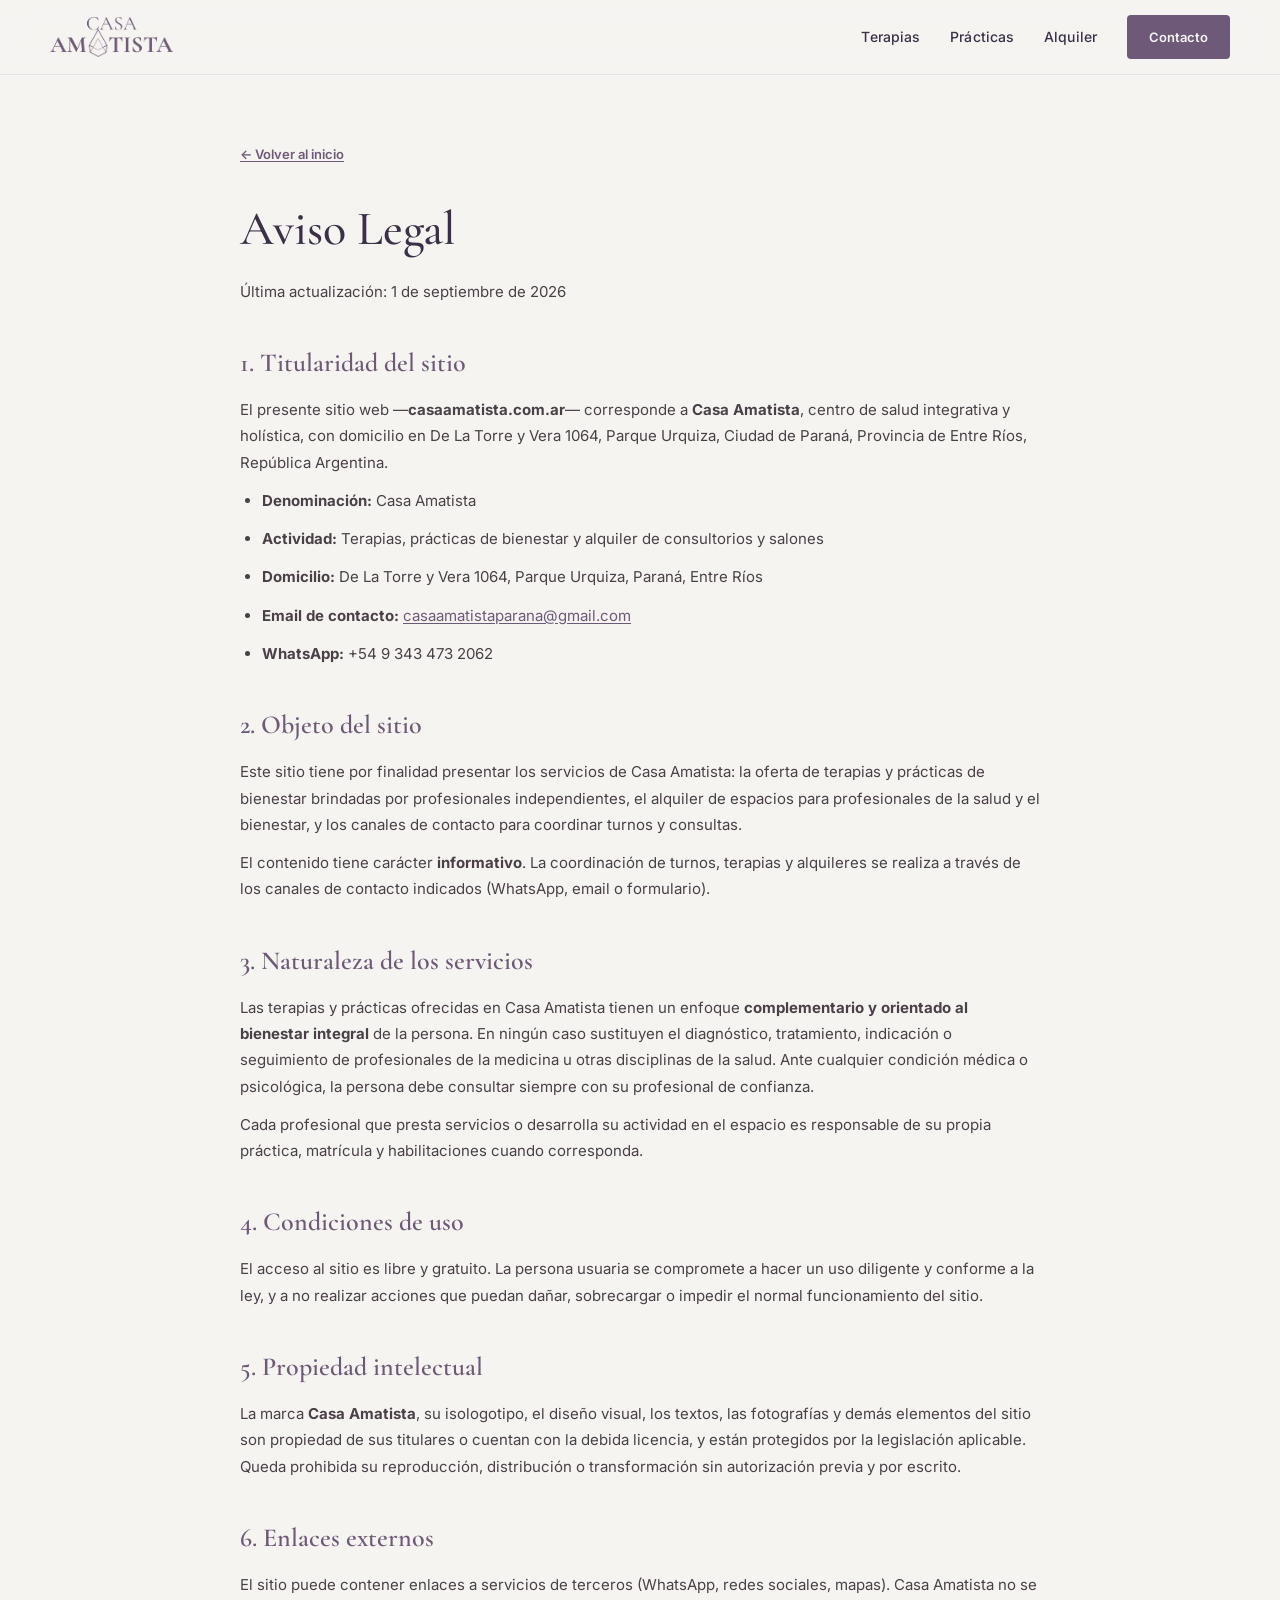
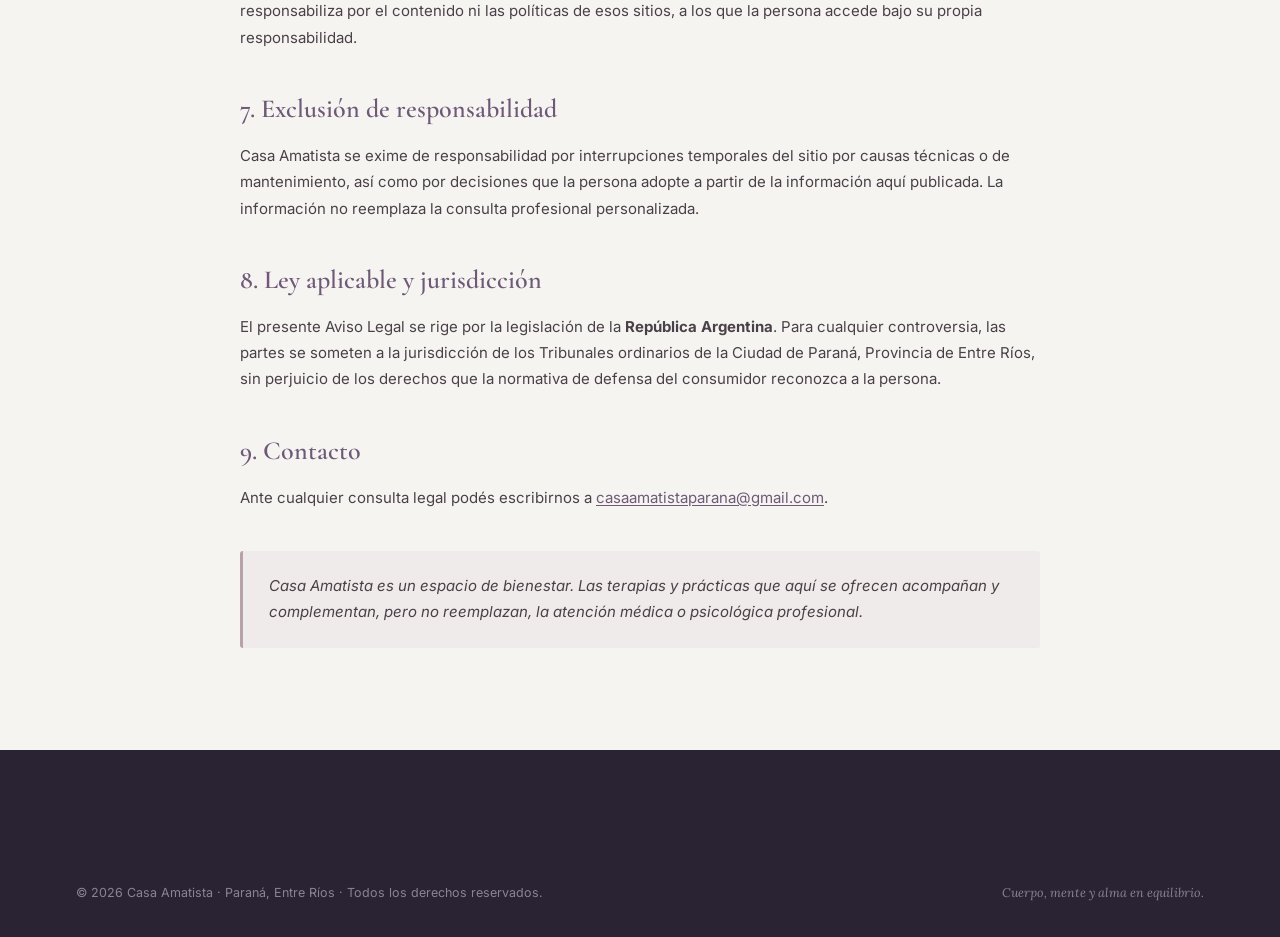
==== paginas/aviso-legal.html @ ed20527e "Sitio completo de Casa Amatista: HTML, CSS, JS, assets y function de contacto" ====
<!DOCTYPE html>
<html lang="es">
<head>
<meta charset="UTF-8">
<meta name="viewport" content="width=device-width, initial-scale=1.0">
<title>Aviso Legal · Casa Amatista</title>
<meta name="description" content="Información legal sobre la titularidad del sitio de Casa Amatista y condiciones de uso.">
<meta name="robots" content="noindex, follow">
<link rel="icon" type="image/png" href="../assets/favicon.png">
<link rel="preconnect" href="https://fonts.googleapis.com">
<link rel="preconnect" href="https://fonts.gstatic.com" crossorigin>
<link href="https://fonts.googleapis.com/css2?family=Cormorant+Garamond:ital,wght@0,500;0,600;1,500&family=Lora:ital@0;1&family=Inter:wght@400;500;600;700&display=swap" rel="stylesheet">
<link rel="stylesheet" href="../styles.css">
</head>
<body>

<header class="navbar" id="navbar">
  <div class="container nav-inner">
    <a href="../index.html" class="nav-logo" aria-label="Casa Amatista · Inicio"><img src="../assets/logo-violeta.png" alt="Casa Amatista"></a>
    <nav class="nav-links" id="navLinks">
      <a href="../index.html#terapias" class="nav-link">Terapias</a>
      <a href="../index.html#practicas" class="nav-link">Prácticas</a>
      <a href="../index.html#alquiler" class="nav-link">Alquiler</a>
      <a href="../index.html#contacto" class="nav-cta">Contacto</a>
    </nav>
    <button class="nav-toggle" id="navToggle" aria-label="Abrir menú"><span></span><span></span><span></span></button>
  </div>
</header>

<main class="legal-page">
  <div class="container">
    <div class="legal-box">
      <a href="../index.html" class="legal-back">← Volver al inicio</a>
      <h1>Aviso Legal</h1>
      <p class="legal-date">Última actualización: 1 de septiembre de 2026</p>

      <h2>1. Titularidad del sitio</h2>
      <p>El presente sitio web —<strong>casaamatista.com.ar</strong>— corresponde a <strong>Casa Amatista</strong>, centro de salud integrativa y holística, con domicilio en De La Torre y Vera 1064, Parque Urquiza, Ciudad de Paraná, Provincia de Entre Ríos, República Argentina.</p>
      <ul>
        <li><strong>Denominación:</strong> Casa Amatista</li>
        <li><strong>Actividad:</strong> Terapias, prácticas de bienestar y alquiler de consultorios y salones</li>
        <li><strong>Domicilio:</strong> De La Torre y Vera 1064, Parque Urquiza, Paraná, Entre Ríos</li>
        <li><strong>Email de contacto:</strong> <a href="mailto:casaamatistaparana@gmail.com">casaamatistaparana@gmail.com</a></li>
        <li><strong>WhatsApp:</strong> +54 9 343 473 2062</li>
      </ul>

      <h2>2. Objeto del sitio</h2>
      <p>Este sitio tiene por finalidad presentar los servicios de Casa Amatista: la oferta de terapias y prácticas de bienestar brindadas por profesionales independientes, el alquiler de espacios para profesionales de la salud y el bienestar, y los canales de contacto para coordinar turnos y consultas.</p>
      <p>El contenido tiene carácter <strong>informativo</strong>. La coordinación de turnos, terapias y alquileres se realiza a través de los canales de contacto indicados (WhatsApp, email o formulario).</p>

      <h2>3. Naturaleza de los servicios</h2>
      <p>Las terapias y prácticas ofrecidas en Casa Amatista tienen un enfoque <strong>complementario y orientado al bienestar integral</strong> de la persona. En ningún caso sustituyen el diagnóstico, tratamiento, indicación o seguimiento de profesionales de la medicina u otras disciplinas de la salud. Ante cualquier condición médica o psicológica, la persona debe consultar siempre con su profesional de confianza.</p>
      <p>Cada profesional que presta servicios o desarrolla su actividad en el espacio es responsable de su propia práctica, matrícula y habilitaciones cuando corresponda.</p>

      <h2>4. Condiciones de uso</h2>
      <p>El acceso al sitio es libre y gratuito. La persona usuaria se compromete a hacer un uso diligente y conforme a la ley, y a no realizar acciones que puedan dañar, sobrecargar o impedir el normal funcionamiento del sitio.</p>

      <h2>5. Propiedad intelectual</h2>
      <p>La marca <strong>Casa Amatista</strong>, su isologotipo, el diseño visual, los textos, las fotografías y demás elementos del sitio son propiedad de sus titulares o cuentan con la debida licencia, y están protegidos por la legislación aplicable. Queda prohibida su reproducción, distribución o transformación sin autorización previa y por escrito.</p>

      <h2>6. Enlaces externos</h2>
      <p>El sitio puede contener enlaces a servicios de terceros (WhatsApp, redes sociales, mapas). Casa Amatista no se responsabiliza por el contenido ni las políticas de esos sitios, a los que la persona accede bajo su propia responsabilidad.</p>

      <h2>7. Exclusión de responsabilidad</h2>
      <p>Casa Amatista se exime de responsabilidad por interrupciones temporales del sitio por causas técnicas o de mantenimiento, así como por decisiones que la persona adopte a partir de la información aquí publicada. La información no reemplaza la consulta profesional personalizada.</p>

      <h2>8. Ley aplicable y jurisdicción</h2>
      <p>El presente Aviso Legal se rige por la legislación de la <strong>República Argentina</strong>. Para cualquier controversia, las partes se someten a la jurisdicción de los Tribunales ordinarios de la Ciudad de Paraná, Provincia de Entre Ríos, sin perjuicio de los derechos que la normativa de defensa del consumidor reconozca a la persona.</p>

      <h2>9. Contacto</h2>
      <p>Ante cualquier consulta legal podés escribirnos a <a href="mailto:casaamatistaparana@gmail.com">casaamatistaparana@gmail.com</a>.</p>

      <p class="legal-note">Casa Amatista es un espacio de bienestar. Las terapias y prácticas que aquí se ofrecen acompañan y complementan, pero no reemplazan, la atención médica o psicológica profesional.</p>
    </div>
  </div>
</main>

<footer class="footer">
  <div class="container">
    <div class="footer-bottom" style="border-top:none; padding-top:0;">
      <p>© 2026 Casa Amatista · Paraná, Entre Ríos · Todos los derechos reservados.</p>
      <p class="footer-meta">Cuerpo, mente y alma en equilibrio.</p>
    </div>
  </div>
</footer>

<script src="../script.js"></script>
</body>
</html>
---- styles.css ----
/* ===========================================================
   CASA AMATISTA · HOJA DE ESTILOS
   Centro de Salud Integrativa y Holística · Paraná, ER
   Identidad basada en el Manual de Marca (B&D Creativa)
   =========================================================== */

:root {
  /* ---- Paleta oficial de marca ---- */
  --violeta:      #6E5A78;  /* Violeta Amatista Profundo */
  --violeta-mid:  #574863;  /* transición */
  --violeta-deep: #3B3047;  /* geoda */
  --violeta-night:#2A2333;  /* fondo oscuro base */
  --lavanda:      #C7BFD1;  /* Lavanda Gris */
  --lavanda-soft: #DED8E4;
  --crema:        #F6F4F1;  /* Blanco Roto */
  --crema-warm:   #FBFAF7;
  --piedra:       #E6DFD6;  /* Beige Piedra */
  --piedra-deep:  #DBD2C6;
  --nude:         #B7A2AC;  /* Nude Rosé (corregido del swatch) */
  --nude-osc:     #ADA2A4;  /* Nude oscuro */
  --negro:        #2E2E2E;  /* Negro Suave */

  --texto:        #4A4048;  /* cuerpo, malva-grisáceo cálido */
  --texto-soft:   #7C727C;
  --linea:        #E3DCE6;

  /* ---- Tipografía ---- */
  --serif:     'Cormorant Garamond', Georgia, 'Times New Roman', serif;
  --serif-alt: 'Lora', Georgia, serif;
  --sans:      'Inter', system-ui, -apple-system, 'Segoe UI', sans-serif;

  /* ---- Métrica ---- */
  --container: 1180px;
  --section-y: 108px;
  --radius: 4px;

  --shadow-soft:  0 10px 40px rgba(110, 90, 120, 0.10);
  --shadow-lift:  0 20px 60px rgba(110, 90, 120, 0.18);
  --shadow-photo: 0 24px 60px rgba(42, 35, 51, 0.22);
}

/* ========== RESET ========== */
* { margin: 0; padding: 0; box-sizing: border-box; }
html { scroll-behavior: smooth; -webkit-text-size-adjust: 100%; }
body {
  font-family: var(--sans);
  font-size: 16px;
  line-height: 1.7;
  color: var(--texto);
  background: var(--crema);
  -webkit-font-smoothing: antialiased;
  -moz-osx-font-smoothing: grayscale;
  overflow-x: hidden;
}
img { max-width: 100%; height: auto; display: block; }
a { text-decoration: none; color: inherit; }
button { font-family: inherit; cursor: pointer; border: none; background: none; }
ul { list-style: none; }
::selection { background: var(--lavanda); color: var(--violeta-deep); }

/* ========== UTILIDADES ========== */
.container { width: 100%; max-width: var(--container); margin: 0 auto; padding: 0 26px; }
.section { padding: var(--section-y) 0; }
.section-tint { background: var(--piedra); }
.section-dark { background: var(--violeta-night); color: var(--crema); }
.center { text-align: center; }

/* ========== CABECERAS DE SECCIÓN ========== */
.head { max-width: 680px; margin: 0 0 60px; }
.head.center { margin-left: auto; margin-right: auto; text-align: center; }
.eyebrow {
  display: inline-block;
  font-family: var(--serif);
  font-style: italic;
  font-size: 22px;
  font-weight: 500;
  color: var(--nude);
  margin-bottom: 10px;
  letter-spacing: 0.01em;
}
.section-dark .eyebrow { color: var(--lavanda); }
.title {
  font-family: var(--serif);
  font-weight: 500;
  font-size: clamp(32px, 5vw, 54px);
  line-height: 1.08;
  letter-spacing: 0.005em;
  color: var(--violeta-deep);
}
.section-dark .title { color: var(--crema); }
.lead {
  margin-top: 22px;
  font-size: 17.5px;
  line-height: 1.75;
  color: var(--texto-soft);
  max-width: 60ch;
}
.center .lead { margin-left: auto; margin-right: auto; }
.section-dark .lead { color: var(--lavanda); }

/* separador de rombo amatista */
.divider-rombo {
  display: flex; align-items: center; justify-content: center; gap: 14px;
  margin: 0 auto;
}
.divider-rombo::before, .divider-rombo::after {
  content: ''; height: 1px; width: 46px; background: var(--lavanda);
}
.divider-rombo span {
  width: 9px; height: 9px; transform: rotate(45deg);
  border: 1px solid var(--nude);
}

/* ========== BOTONES ========== */
.btn {
  display: inline-flex; align-items: center; justify-content: center; gap: 9px;
  padding: 15px 34px;
  font-family: var(--sans);
  font-size: 13.5px; font-weight: 600; letter-spacing: 0.3px;
  border-radius: var(--radius);
  border: 1px solid transparent;
  transition: transform .25s ease, background .25s ease, color .25s ease, box-shadow .25s ease, border-color .25s ease;
  white-space: nowrap;
}
.btn-primary { background: var(--violeta); color: var(--crema); border-color: var(--violeta); }
.btn-primary:hover { background: var(--violeta-deep); border-color: var(--violeta-deep); transform: translateY(-2px); box-shadow: var(--shadow-lift); }
.btn-outline { background: transparent; color: var(--violeta); border-color: var(--nude); }
.btn-outline:hover { background: var(--violeta); color: var(--crema); border-color: var(--violeta); transform: translateY(-2px); }
.btn-ghost { background: transparent; color: var(--crema); border-color: rgba(246,244,241,.55); }
.btn-ghost:hover { background: var(--crema); color: var(--violeta-deep); border-color: var(--crema); }
.btn-wa { background: #4f9d69; color: #fff; border-color: #4f9d69; }
.btn-wa:hover { background: #418355; border-color: #418355; transform: translateY(-2px); box-shadow: 0 14px 34px rgba(79,157,105,.28); }
.btn-block { width: 100%; }
.btn-sm { padding: 11px 22px; font-size: 12.5px; }
.btn svg { width: 18px; height: 18px; }

/* ========== NAVBAR ========== */
.navbar {
  position: fixed; inset: 0 0 auto 0; z-index: 1000;
  background: rgba(246, 244, 241, 0.72);
  backdrop-filter: blur(14px); -webkit-backdrop-filter: blur(14px);
  border-bottom: 1px solid rgba(199, 191, 209, 0.35);
  transition: background .3s ease, box-shadow .3s ease, padding .3s ease;
}
.navbar.scrolled { background: rgba(246,244,241,.94); box-shadow: 0 6px 30px rgba(110,90,120,.10); }
.nav-inner { display: flex; align-items: center; justify-content: space-between; padding: 15px 0; }
.nav-logo img { height: 40px; width: auto; }
.nav-links { display: flex; align-items: center; gap: 30px; }
.nav-link {
  font-size: 14px; font-weight: 500; color: var(--violeta-deep);
  position: relative; letter-spacing: 0.1px; padding: 4px 0;
}
.nav-link::after {
  content: ''; position: absolute; left: 0; bottom: -3px; height: 1.5px; width: 0;
  background: var(--violeta); transition: width .28s ease;
}
.nav-link:hover { color: var(--violeta); }
.nav-link:hover::after { width: 100%; }
.nav-cta {
  font-size: 13px; font-weight: 600; color: var(--crema);
  background: var(--violeta); padding: 11px 22px; border-radius: var(--radius);
  display: inline-flex; align-items: center; gap: 8px;
  transition: background .25s ease, transform .25s ease;
}
.nav-cta:hover { background: var(--violeta-deep); transform: translateY(-1px); }
.nav-cta svg { width: 16px; height: 16px; }
.nav-toggle { display: none; width: 30px; height: 22px; position: relative; }
.nav-toggle span { position: absolute; left: 0; height: 2px; width: 100%; background: var(--violeta-deep); border-radius: 2px; transition: transform .3s ease, opacity .3s ease, top .3s ease; }
.nav-toggle span:nth-child(1){ top: 0; }
.nav-toggle span:nth-child(2){ top: 10px; }
.nav-toggle span:nth-child(3){ top: 20px; }
.nav-toggle.active span:nth-child(1){ top: 10px; transform: rotate(45deg); }
.nav-toggle.active span:nth-child(2){ opacity: 0; }
.nav-toggle.active span:nth-child(3){ top: 10px; transform: rotate(-45deg); }

/* ========== HERO ========== */
.hero {
  position: relative; min-height: 100svh;
  display: flex; align-items: center; justify-content: center;
  text-align: center; overflow: hidden;
  padding: 130px 0 80px;
}
.hero-bg { position: absolute; inset: 0; z-index: 0; }
.hero-bg img { width: 100%; height: 100%; object-fit: cover; object-position: center 40%; }
.hero-overlay {
  position: absolute; inset: 0; z-index: 1;
  background:
    linear-gradient(180deg, rgba(42,35,51,.62) 0%, rgba(59,48,71,.42) 45%, rgba(42,35,51,.78) 100%),
    radial-gradient(120% 90% at 50% 30%, rgba(110,90,120,.10) 0%, rgba(42,35,51,.55) 100%);
}
#petals {
  position: absolute; inset: 0; z-index: 2; pointer-events: none;
  -webkit-mask-image: linear-gradient(to top, transparent 0%, black 14%, black 86%, transparent 100%);
  mask-image: linear-gradient(to top, transparent 0%, black 14%, black 86%, transparent 100%);
}
.hero-inner { position: relative; z-index: 3; max-width: 860px; padding: 0 24px; color: var(--crema); }
.hero-iso { width: 62px; margin: 0 auto 26px; opacity: .95; }
.hero-iso img { width: 100%; }
.hero h1 {
  font-family: var(--serif); font-weight: 500;
  font-size: clamp(52px, 11vw, 108px); line-height: .98;
  letter-spacing: 0.01em; color: var(--crema);
  text-shadow: 0 2px 40px rgba(42,35,51,.4);
}
.hero-logo {
  width: min(560px, 80vw); height: auto; margin: 0 auto;
  filter: drop-shadow(0 2px 40px rgba(42,35,51,.4));
}
.hero-tagline {
  display: flex; align-items: center; justify-content: center; gap: 16px;
  margin: 22px 0 6px; text-transform: uppercase;
  font-size: clamp(12px, 2vw, 15px); letter-spacing: 0.42em; font-weight: 500;
  color: var(--lavanda-soft); padding-left: 0.42em;
}
.hero-tagline .dot { width: 5px; height: 5px; transform: rotate(45deg); background: var(--nude); }
.hero-sub {
  margin: 26px auto 0; max-width: 46ch;
  font-family: var(--serif-alt); font-size: clamp(16px, 2.3vw, 19px);
  line-height: 1.7; color: rgba(246,244,241,.92); font-weight: 400;
}
.hero-ctas { margin-top: 40px; display: flex; gap: 15px; justify-content: center; flex-wrap: wrap; }
.hero-scroll {
  position: absolute; left: 50%; bottom: 26px; transform: translateX(-50%);
  z-index: 3; color: rgba(246,244,241,.7); font-size: 11px; letter-spacing: .25em;
  text-transform: uppercase; display: flex; flex-direction: column; align-items: center; gap: 8px;
}
.hero-scroll .arrow { width: 1px; height: 34px; background: linear-gradient(var(--lavanda), transparent); animation: scrollpulse 2.4s ease-in-out infinite; }
@keyframes scrollpulse { 0%,100%{ opacity:.3; transform: scaleY(.7);} 50%{ opacity:1; transform: scaleY(1);} }

/* ========== FILOSOFÍA / EJES ========== */
.filosofia { position: relative; }
.filosofia .lead-serif {
  font-family: var(--serif-alt); font-size: clamp(19px, 2.6vw, 24px);
  line-height: 1.75; color: var(--violeta); max-width: 40ch; margin: 0 auto 8px; font-weight: 400;
}
.ejes {
  display: grid; grid-template-columns: repeat(3, 1fr); gap: 34px;
  margin-top: 64px;
}
.eje {
  text-align: center; padding: 40px 28px; background: var(--crema-warm);
  border: none; border-radius: 18px; box-shadow: 0 8px 22px rgba(42,35,51,.07);
  font-family: inherit; cursor: pointer; width: 100%;
  transition: transform .3s ease, box-shadow .3s ease;
}
.eje:hover, .eje:focus-visible {
  transform: scale(1.045); box-shadow: 0 18px 40px rgba(42,35,51,.16); z-index: 2;
}
.eje:focus-visible { outline: 2px solid var(--violeta); outline-offset: 3px; }
.eje-mark {
  width: 58px; height: 58px; margin: 0 auto 18px;
  display: flex; align-items: center; justify-content: center;
  border: 1px solid var(--lavanda); border-radius: 50%; color: var(--violeta);
}
.eje-mark svg { width: 28px; height: 28px; }
.eje-badge {
  display: block; font-family: var(--sans); font-size: 11px; font-weight: 700;
  letter-spacing: .1em; text-transform: uppercase; color: var(--nude); margin-bottom: 8px;
}
.eje h3 { font-family: var(--serif); font-size: 30px; font-weight: 600; color: var(--violeta-deep); margin-bottom: 10px; }
.eje p { font-size: 15.5px; line-height: 1.7; color: var(--texto-soft); max-width: 32ch; margin: 0 auto; }
.eje-line { width: 30px; height: 1px; background: var(--nude); margin: 16px auto 0; }

/* ========== TERAPIAS ========== */
.terapias-grid {
  display: grid; grid-template-columns: repeat(3, 1fr); gap: 22px;
}
.terapia {
  position: relative; background: var(--crema-warm); padding: 32px 30px;
  border: none; border-radius: 16px; box-shadow: 0 8px 22px rgba(42,35,51,.07);
  transition: transform .3s ease, box-shadow .3s ease;
  display: flex; flex-direction: column; gap: 8px; text-align: left;
  font-family: inherit; cursor: pointer; width: 100%;
}
.terapia:nth-child(even) { background: var(--piedra); }
.terapia:hover, .terapia:focus-visible {
  transform: scale(1.045); z-index: 2;
  box-shadow: 0 18px 40px rgba(42,35,51,.16);
}
.terapia:focus-visible { outline: 2px solid var(--violeta); outline-offset: 3px; }
.terapia-icon {
  width: 48px; height: 48px; margin-bottom: 6px;
  display: flex; align-items: center; justify-content: center;
  border: 1px solid var(--lavanda); border-radius: 50%; color: var(--violeta);
  background: rgba(199,191,209,.14);
}
.terapia-icon svg { width: 23px; height: 23px; }
.terapia-top { display: flex; align-items: baseline; justify-content: space-between; gap: 12px; }
.terapia h3 { font-family: var(--serif); font-size: 25px; font-weight: 600; color: var(--violeta-deep); line-height: 1.15; }
.terapia .modo { font-size: 10.5px; letter-spacing: .12em; text-transform: uppercase; color: var(--nude); font-weight: 600; white-space: nowrap; }
.terapia p { font-size: 14.5px; line-height: 1.65; color: var(--texto-soft); }
.terapias-note { margin-top: 30px; text-align: center; font-size: 14.5px; color: var(--texto-soft); }
.terapias-note strong { color: var(--violeta); font-weight: 600; }

/* ========== PRÁCTICAS ========== */
.practicas-grid { display: grid; grid-template-columns: repeat(2, 1fr); gap: 26px; }
.practica {
  position: relative; border-radius: var(--radius); overflow: hidden;
  min-height: 340px; display: flex; align-items: flex-end;
  box-shadow: var(--shadow-soft);
}
.practica img { position: absolute; inset: 0; width: 100%; height: 100%; object-fit: cover; transition: transform .8s ease; }
.practica::after { content: ''; position: absolute; inset: 0; background: linear-gradient(180deg, rgba(42,35,51,0) 30%, rgba(42,35,51,.85) 100%); }
.practica:hover img { transform: scale(1.05); }
.practica-body { position: relative; z-index: 2; padding: 30px 32px; color: var(--crema); }
.practica-body h3 { font-family: var(--serif); font-size: 32px; font-weight: 600; margin-bottom: 6px; }
.practica-body p { font-size: 14.5px; line-height: 1.6; color: rgba(246,244,241,.9); max-width: 40ch; }
.practica-tag {
  position: absolute; top: 20px; left: 20px; z-index: 2;
  background: rgba(246,244,241,.9); color: var(--violeta-deep);
  font-size: 11px; font-weight: 600; letter-spacing: .08em; text-transform: uppercase;
  padding: 6px 13px; border-radius: 40px;
}

/* ========== EL ESPACIO (galería, dark) ========== */
.espacio-intro { display: grid; grid-template-columns: 1.1fr 1fr; gap: 60px; align-items: center; margin-bottom: 60px; }
.espacio-intro .lead { color: var(--lavanda); }
.espacio-feature { position: relative; border-radius: var(--radius); overflow: hidden; box-shadow: var(--shadow-photo); }
.espacio-feature img { width: 100%; aspect-ratio: 4/5; object-fit: cover; }
.espacio-feature figcaption {
  position: absolute; left: 0; bottom: 0; right: 0; padding: 22px 24px;
  background: linear-gradient(transparent, rgba(42,35,51,.9));
  color: var(--crema); font-family: var(--serif-alt); font-style: italic; font-size: 16px;
}
.gallery { display: grid; grid-template-columns: repeat(4, 1fr); grid-auto-rows: 180px; gap: 14px; }
.gallery figure { position: relative; overflow: hidden; border-radius: var(--radius); }
.gallery img { width: 100%; height: 100%; object-fit: cover; transition: transform .8s ease; }
.gallery figure:hover img { transform: scale(1.06); }
.gallery .tall { grid-row: span 2; }
.gallery .wide { grid-column: span 2; }
.gallery figcaption {
  position: absolute; left: 0; bottom: 0; right: 0; padding: 30px 16px 12px;
  background: linear-gradient(transparent, rgba(42,35,51,.82));
  color: var(--crema); font-size: 12.5px; letter-spacing: .04em;
  opacity: 0; transform: translateY(8px); transition: opacity .35s ease, transform .35s ease;
}
.gallery figure:hover figcaption { opacity: 1; transform: translateY(0); }

/* ========== ALQUILER ========== */
.alquiler-grid { display: grid; grid-template-columns: repeat(2, 1fr); gap: 28px; }
.oferta {
  background: var(--crema-warm); border: 1px solid var(--linea); border-radius: var(--radius);
  overflow: hidden; display: flex; flex-direction: column; box-shadow: var(--shadow-soft);
}
.oferta-photo { position: relative; height: 230px; }
.oferta-photo img { width: 100%; height: 100%; object-fit: cover; }
.oferta-photo span {
  position: absolute; top: 16px; left: 16px;
  background: var(--violeta); color: var(--crema);
  font-size: 11px; font-weight: 600; letter-spacing: .07em; text-transform: uppercase;
  padding: 6px 14px; border-radius: 40px;
}
.oferta-body { padding: 30px 32px 34px; display: flex; flex-direction: column; flex: 1; }
.oferta-body h3 { font-family: var(--serif); font-size: 29px; font-weight: 600; color: var(--violeta-deep); margin-bottom: 6px; }
.oferta-body > p { font-size: 15px; color: var(--texto-soft); line-height: 1.65; margin-bottom: 18px; }
.oferta-list { display: flex; flex-direction: column; gap: 10px; margin-bottom: 24px; }
.oferta-list li { position: relative; padding-left: 26px; font-size: 14.5px; color: var(--texto); line-height: 1.5; }
.oferta-list li::before {
  content: ''; position: absolute; left: 4px; top: 7px; width: 8px; height: 8px;
  transform: rotate(45deg); border: 1px solid var(--nude);
}
.oferta-foot { margin-top: auto; display: flex; align-items: center; justify-content: space-between; gap: 14px; flex-wrap: wrap; }
.oferta-modo { font-size: 13.5px; color: var(--texto-soft); }
.oferta-modo strong { color: var(--violeta); font-weight: 600; }

/* ========== CONTACTO ========== */
.contacto-grid { display: grid; grid-template-columns: 1fr 1fr; gap: 54px; align-items: stretch; }
.contacto-info { display: flex; flex-direction: column; }
.contacto-list { margin: 8px 0 30px; display: flex; flex-direction: column; gap: 22px; }
.ci-item { display: flex; gap: 16px; align-items: flex-start; }
.ci-icon {
  flex-shrink: 0; width: 44px; height: 44px; border-radius: 50%;
  background: var(--piedra); color: var(--violeta);
  display: flex; align-items: center; justify-content: center;
}
.ci-icon svg { width: 20px; height: 20px; }
.ci-item h4 { font-size: 12px; letter-spacing: .1em; text-transform: uppercase; color: var(--nude); font-weight: 600; margin-bottom: 3px; }
.ci-item p, .ci-item a { font-size: 16px; color: var(--texto); line-height: 1.5; }
.ci-item a:hover { color: var(--violeta); }
.contacto-social { display: flex; gap: 12px; margin-top: auto; }
.contacto-social a {
  width: 42px; height: 42px; border-radius: 50%; border: 1px solid var(--lavanda);
  display: flex; align-items: center; justify-content: center; color: var(--violeta);
  transition: background .25s ease, color .25s ease, transform .25s ease, border-color .25s ease;
}
.contacto-social a:hover { background: var(--violeta); color: var(--crema); border-color: var(--violeta); transform: translateY(-2px); }
.contacto-social svg { width: 19px; height: 19px; }
.contacto-map { border-radius: var(--radius); overflow: hidden; box-shadow: var(--shadow-soft); min-height: 380px; border: 1px solid var(--linea); }
.contacto-map iframe { width: 100%; height: 100%; min-height: 380px; border: 0; display: block; filter: grayscale(.2) saturate(.9); }

/* ========== FAQ ========== */
.faq-list { max-width: 820px; margin: 0 auto; }
.faq-item { border-bottom: 1px solid var(--linea); }
.faq-item summary {
  list-style: none; cursor: pointer; padding: 26px 44px 26px 4px; position: relative;
  font-family: var(--serif); font-size: 22px; font-weight: 600; color: var(--violeta-deep);
  transition: color .2s ease;
}
.faq-item summary::-webkit-details-marker { display: none; }
.faq-item summary:hover { color: var(--violeta); }
.faq-item summary::after {
  content: '+'; position: absolute; right: 8px; top: 50%; transform: translateY(-50%);
  font-family: var(--sans); font-size: 26px; font-weight: 300; color: var(--nude); transition: transform .3s ease;
}
.faq-item[open] summary::after { content: '\2013'; }
.faq-item p { padding: 0 44px 26px 4px; font-size: 15.5px; line-height: 1.75; color: var(--texto-soft); }
.faq-item p a { color: var(--violeta); text-decoration: underline; text-underline-offset: 2px; }

/* ========== CTA FINAL ========== */
.cta-final { position: relative; text-align: center; overflow: hidden; }
.cta-final .container { position: relative; z-index: 2; }
.cta-iso { width: 56px; margin: 0 auto 26px; opacity: .9; }
.cta-final h2 { font-family: var(--serif); font-size: clamp(34px, 5.5vw, 56px); font-weight: 500; color: var(--crema); line-height: 1.08; }
.cta-final p { margin: 20px auto 34px; max-width: 48ch; font-family: var(--serif-alt); font-size: 18px; line-height: 1.7; color: var(--lavanda); }
.cta-final .hero-ctas { margin-top: 0; }

/* ========== FOOTER ========== */
.footer { background: var(--violeta-night); color: var(--lavanda); padding: 78px 0 34px; }
.footer-grid { display: grid; grid-template-columns: 2fr 1fr 1fr 1fr; gap: 44px; }
.footer-brand .footer-logo { height: 66px; width: auto; margin-bottom: 20px; }
.footer-tagline { text-transform: uppercase; letter-spacing: .35em; font-size: 11px; color: var(--nude); margin-bottom: 16px; }
.footer-mission { font-size: 14.5px; line-height: 1.7; color: rgba(199,191,209,.8); max-width: 34ch; }
.footer-col h4 { font-family: var(--serif); font-size: 20px; font-weight: 600; color: var(--crema); margin-bottom: 18px; }
.footer-col ul { display: flex; flex-direction: column; gap: 11px; }
.footer-col a { font-size: 14px; color: rgba(199,191,209,.78); transition: color .2s ease, padding-left .2s ease; }
.footer-col a:hover { color: var(--crema); padding-left: 4px; }
.footer-social { display: flex; gap: 11px; margin-top: 22px; }
.footer-social a {
  width: 38px; height: 38px; border-radius: 50%; border: 1px solid rgba(199,191,209,.3);
  display: flex; align-items: center; justify-content: center; color: var(--lavanda);
  transition: background .25s ease, color .25s ease, border-color .25s ease, transform .25s ease;
}
.footer-social a:hover { background: var(--violeta); color: var(--crema); border-color: var(--violeta); transform: translateY(-2px); }
.footer-social svg { width: 17px; height: 17px; }
.footer-bottom {
  margin-top: 54px; padding-top: 26px; border-top: 1px solid rgba(199,191,209,.16);
  display: flex; justify-content: space-between; align-items: center; gap: 16px; flex-wrap: wrap;
}
.footer-bottom p { font-size: 12.5px; color: rgba(199,191,209,.62); }
.footer-meta { font-family: var(--serif-alt); font-style: italic; }

/* ========== MODAL ========== */
.modal { position: fixed; inset: 0; z-index: 2000; display: flex; align-items: center; justify-content: center; padding: 24px; }
.modal[hidden] { display: none; }
.modal-backdrop { position: absolute; inset: 0; background: rgba(42,35,51,.6); backdrop-filter: blur(4px); animation: fade .3s ease; }
.modal-card {
  position: relative; z-index: 2; width: 100%; max-width: 480px;
  background: var(--crema-warm); border-radius: 8px; padding: 40px 38px;
  box-shadow: var(--shadow-lift); max-height: 92vh; overflow-y: auto;
  animation: pop .35s cubic-bezier(.2,.9,.3,1.2);
}
@keyframes fade { from{opacity:0} to{opacity:1} }
@keyframes pop { from{opacity:0; transform: translateY(16px) scale(.98)} to{opacity:1; transform: none} }
.modal-close { position: absolute; top: 16px; right: 18px; font-size: 26px; line-height: 1; color: var(--nude); width: 34px; height: 34px; border-radius: 50%; transition: background .2s, color .2s; }
.modal-close:hover { background: var(--piedra); color: var(--violeta-deep); }
.modal-head { text-align: center; margin-bottom: 26px; }
.modal-badge { display: inline-block; font-family: var(--serif); font-style: italic; font-size: 19px; color: var(--nude); margin-bottom: 6px; }
.modal-head h3 { font-family: var(--serif); font-size: 30px; font-weight: 600; color: var(--violeta-deep); margin-bottom: 8px; }
.modal-head p { font-size: 14.5px; color: var(--texto-soft); line-height: 1.6; }
.form-field { margin-bottom: 16px; }
.form-field label { display: block; font-size: 13px; font-weight: 600; color: var(--violeta-deep); margin-bottom: 6px; }
.form-field .req { color: var(--nude); }
.form-field .opt { color: var(--texto-soft); font-weight: 400; }
.form-field input, .form-field select, .form-field textarea {
  width: 100%; padding: 12px 14px; font-family: var(--sans); font-size: 15px; color: var(--texto);
  background: #fff; border: 1px solid var(--linea); border-radius: var(--radius); transition: border-color .2s, box-shadow .2s;
}
.form-field input:focus, .form-field select:focus, .form-field textarea:focus {
  outline: none; border-color: var(--violeta); box-shadow: 0 0 0 3px rgba(110,90,120,.12);
}
.form-field textarea { resize: vertical; min-height: 96px; }
.modal .btn { margin-top: 6px; }
.modal-privacy { margin-top: 14px; font-size: 12px; color: var(--texto-soft); text-align: center; line-height: 1.5; }
.modal-privacy a { color: var(--violeta); text-decoration: underline; }
.modal-alt { margin-top: 18px; padding-top: 18px; border-top: 1px solid var(--linea); text-align: center; font-size: 13px; color: var(--texto-soft); }
.modal-alt a { color: #4f9d69; font-weight: 600; }
.modal-success { text-align: center; padding: 10px 4px; }
.modal-success[hidden] { display: none; }
.modal-success-icon { width: 62px; height: 62px; margin: 0 auto 18px; border-radius: 50%; background: var(--piedra); color: var(--violeta); display: flex; align-items: center; justify-content: center; font-size: 30px; }
.modal-success h3 { font-family: var(--serif); font-size: 28px; font-weight: 600; color: var(--violeta-deep); margin-bottom: 8px; }
.modal-success p { font-size: 14.5px; color: var(--texto-soft); line-height: 1.6; }

/* ---- Modal de terapias ---- */
.modal-card-lg { max-width: 620px; }
.modal-card-lg .modal-head { text-align: left; }
.terapia-modal-body { display: flex; flex-direction: column; gap: 22px; }
.tm-section h4 {
  font-family: var(--sans); font-size: 12px; font-weight: 700; letter-spacing: .08em;
  text-transform: uppercase; color: var(--violeta); margin-bottom: 8px;
}
.tm-section p { font-size: 15px; line-height: 1.7; color: var(--texto); }
.tm-section ul { display: flex; flex-direction: column; gap: 7px; }
.tm-section li {
  position: relative; padding-left: 20px; font-size: 14.5px; line-height: 1.6; color: var(--texto);
}
.tm-section li::before {
  content: ''; position: absolute; left: 0; top: 8px; width: 6px; height: 6px;
  border-radius: 50%; background: var(--violeta);
}
.form-note { margin-top: 16px; padding: 13px 15px; background: rgba(110,90,120,.07); border-left: 3px solid var(--nude); border-radius: 3px; font-size: 12.5px; text-align: left; line-height: 1.55; color: var(--texto); }

/* ========== COOKIE BANNER ========== */
.cookie-banner {
  position: fixed; left: 24px; right: 24px; bottom: 24px; z-index: 1500; max-width: 560px; margin: 0 auto;
  background: var(--violeta-night); color: var(--crema); border-radius: 8px; padding: 20px 24px;
  box-shadow: var(--shadow-lift); display: none; align-items: center; gap: 20px; flex-wrap: wrap;
}
.cookie-banner.show { display: flex; animation: pop .4s ease; }
.cookie-banner p { font-size: 13px; line-height: 1.55; flex: 1; min-width: 220px; color: rgba(246,244,241,.85); }
.cookie-banner a { color: var(--lavanda); text-decoration: underline; }
.cookie-buttons { display: flex; gap: 10px; }

/* ========== BACK TO TOP ========== */
.back-to-top {
  position: fixed; right: 24px; bottom: 24px; z-index: 1200;
  width: 46px; height: 46px; border-radius: 50%; background: var(--violeta); color: var(--crema);
  font-size: 20px; display: flex; align-items: center; justify-content: center;
  opacity: 0; visibility: hidden; transform: translateY(10px);
  transition: opacity .3s ease, transform .3s ease, background .25s ease; box-shadow: var(--shadow-soft);
}
.back-to-top.show { opacity: 1; visibility: visible; transform: none; }
.back-to-top:hover { background: var(--violeta-deep); }

/* ========== PÁGINAS LEGALES ========== */
.legal-page { padding: 140px 0 90px; background: var(--crema); }
.legal-box { max-width: 800px; margin: 0 auto; }
.legal-back { display: inline-block; font-size: 13px; color: var(--nude); margin-bottom: 24px; font-weight: 600; }
.legal-back:hover { color: var(--violeta); }
.legal-box h1 { font-family: var(--serif); font-size: clamp(34px, 5vw, 48px); font-weight: 500; color: var(--violeta-deep); margin-bottom: 8px; }
.legal-date { font-size: 13.5px; color: var(--texto-soft); margin-bottom: 40px; }
.legal-box h2 { font-family: var(--serif); font-size: 26px; font-weight: 600; color: var(--violeta); margin: 36px 0 12px; }
.legal-box h3 { font-size: 17px; font-weight: 600; color: var(--violeta-deep); margin: 24px 0 8px; }
.legal-box p, .legal-box li { font-size: 15px; line-height: 1.75; color: var(--texto); margin-bottom: 12px; }
.legal-box ul, .legal-box ol { margin: 0 0 16px 22px; }
.legal-box ul li { list-style: disc; }
.legal-box ol li { list-style: decimal; }
.legal-box a { color: var(--violeta); text-decoration: underline; text-underline-offset: 2px; }
.legal-note { margin-top: 40px; padding: 22px 26px; background: rgba(110,90,120,.06); border-left: 3px solid var(--nude); border-radius: 3px; font-size: 14px; font-style: italic; color: var(--texto-soft); }

/* ========== ANIMACIÓN DE ENTRADA (una sola, discreta) ========== */
.reveal { opacity: 0; transform: translateY(22px); transition: opacity .7s ease, transform .7s ease; }
.reveal.in { opacity: 1; transform: none; }

/* ========== RESPONSIVE ========== */
@media (max-width: 960px) {
  :root { --section-y: 80px; }
  .nav-toggle { display: block; }
  .nav-links {
    position: fixed; top: 100%; right: 0; left: auto; bottom: auto;
    max-height: 75vh; overflow-y: auto; width: min(320px, 82vw);
    flex-direction: column; align-items: flex-start; justify-content: flex-start; gap: 26px;
    background: var(--crema); padding: 34px 40px 40px; transform-origin: top right;
    transform: scaleY(0); opacity: 0; visibility: hidden; pointer-events: none;
    transition: transform .3s ease, opacity .25s ease, visibility 0s linear .3s;
    box-shadow: 0 22px 50px rgba(42,35,51,.18); border-radius: 0 0 var(--radius) var(--radius);
    z-index: 999;
  }
  .nav-links.open {
    transform: scaleY(1); opacity: 1; visibility: visible; pointer-events: auto;
    transition: transform .3s ease, opacity .25s ease, visibility 0s;
  }
  .nav-link { font-size: 19px; }
  .ejes { grid-template-columns: 1fr; gap: 40px; max-width: 380px; margin-inline: auto; }
  .terapias-grid { grid-template-columns: repeat(2, 1fr); }
  .espacio-intro { grid-template-columns: 1fr; gap: 36px; }
  .gallery { grid-template-columns: repeat(2, 1fr); grid-auto-rows: 150px; }
  .contacto-grid { grid-template-columns: 1fr; gap: 40px; }
}
@media (max-width: 620px) {
  .container { padding: 0 24px; }
  .nav-inner { padding-top: 22px; padding-bottom: 22px; }
  .practicas-grid, .alquiler-grid { grid-template-columns: 1fr; }
  .terapias-grid { grid-template-columns: 1fr; }
  .footer-grid { grid-template-columns: 1fr 1fr; gap: 34px; }
  .footer-brand { grid-column: span 2; }
  .gallery { grid-template-columns: 1fr; grid-auto-rows: 200px; }
  .gallery .wide, .gallery .tall { grid-column: auto; grid-row: auto; }
  .hero-tagline { gap: 10px; letter-spacing: .3em; }
  .footer-bottom { justify-content: center; text-align: center; }
  .modal-card { padding: 32px 24px; }
}

@media (prefers-reduced-motion: reduce) {
  * { animation-duration: .001ms !important; animation-iteration-count: 1 !important; transition-duration: .12s !important; scroll-behavior: auto !important; }
  .reveal { opacity: 1; transform: none; }
}
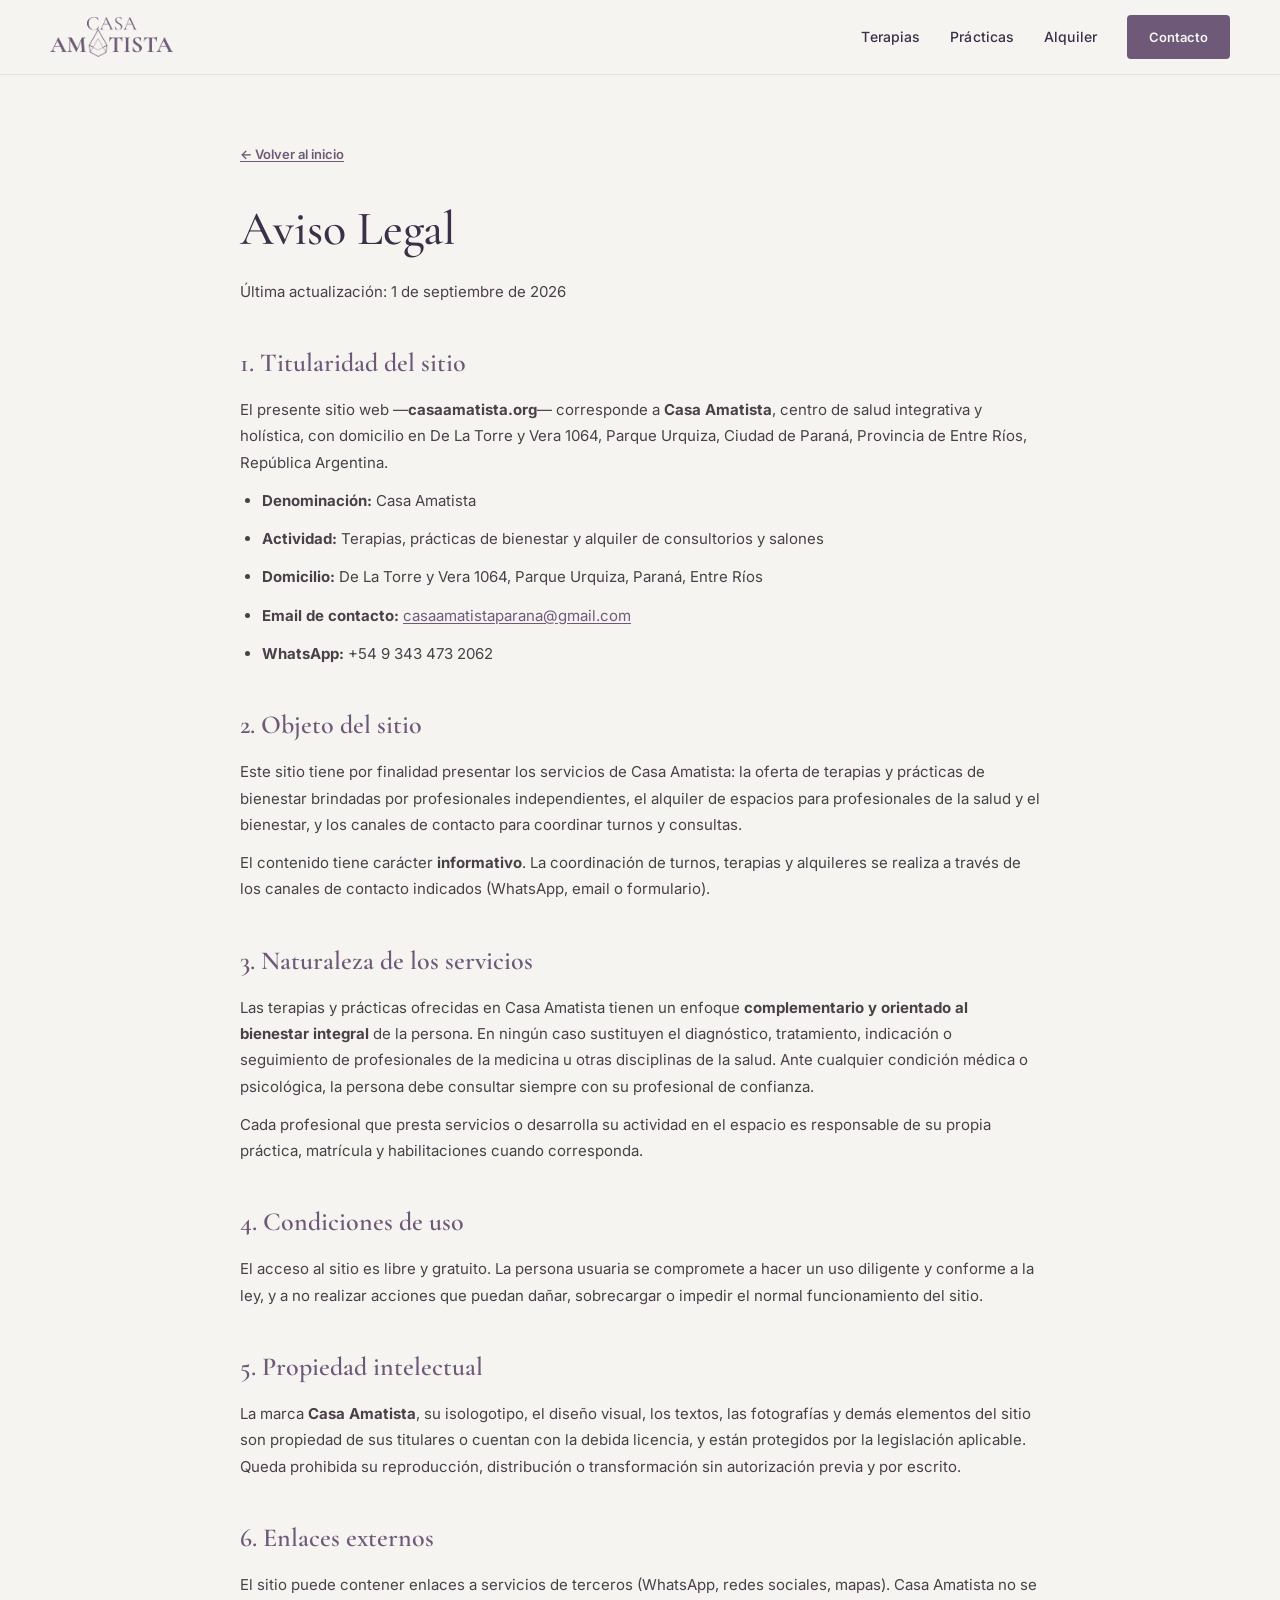
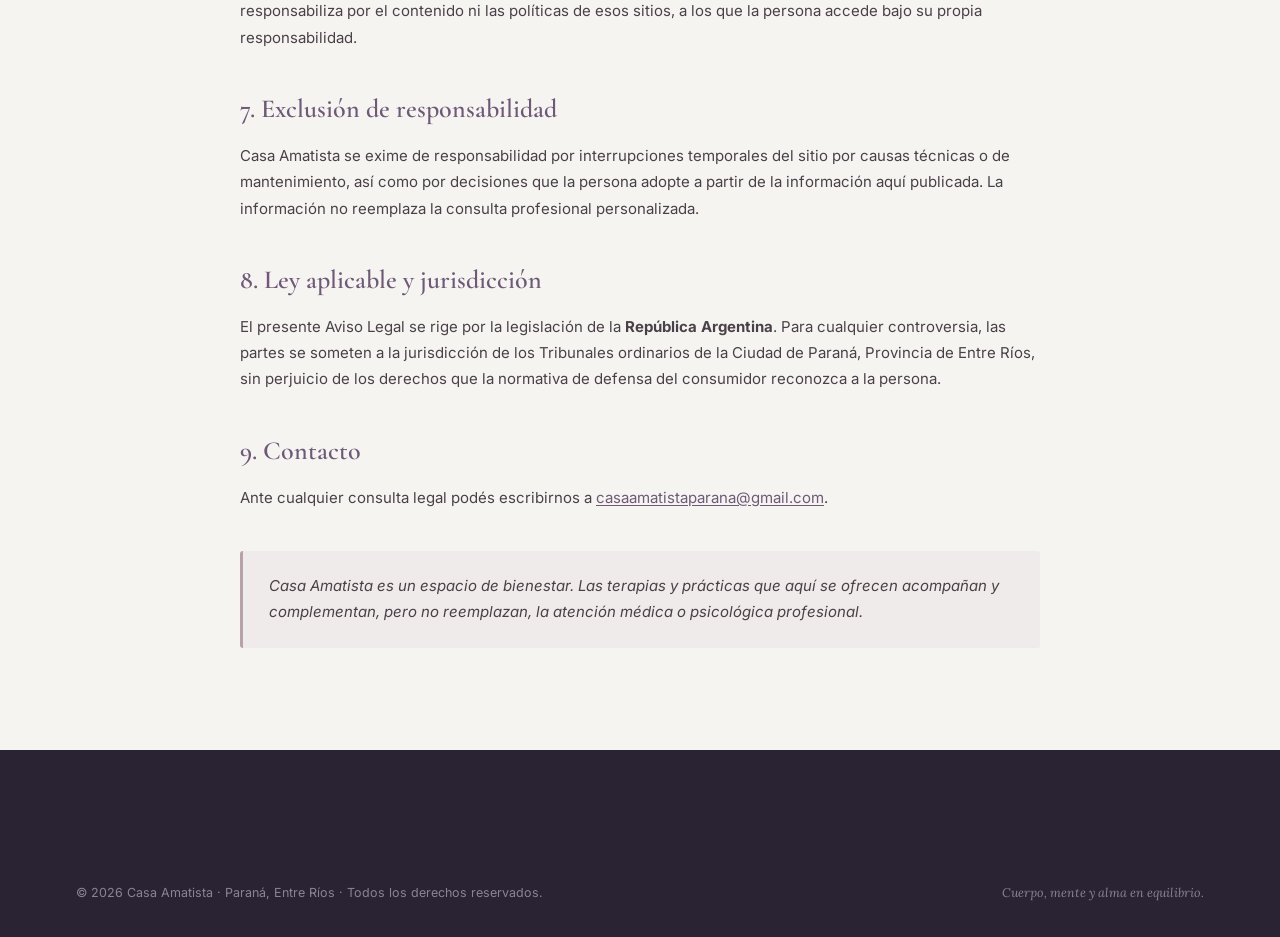
==== commit 2a826835: "Corregir dominio a casaamatista.org en SEO, emails y paginas legales" ====
--- a/paginas/aviso-legal.html
+++ b/paginas/aviso-legal.html
@@ -1,4 +1,4 @@
-<!DOCTYPE html>
+﻿<!DOCTYPE html>
 <html lang="es">
 <head>
 <meta charset="UTF-8">
@@ -35,7 +35,7 @@
       <p class="legal-date">Última actualización: 1 de septiembre de 2026</p>
 
       <h2>1. Titularidad del sitio</h2>
-      <p>El presente sitio web —<strong>casaamatista.com.ar</strong>— corresponde a <strong>Casa Amatista</strong>, centro de salud integrativa y holística, con domicilio en De La Torre y Vera 1064, Parque Urquiza, Ciudad de Paraná, Provincia de Entre Ríos, República Argentina.</p>
+      <p>El presente sitio web —<strong>casaamatista.org</strong>— corresponde a <strong>Casa Amatista</strong>, centro de salud integrativa y holística, con domicilio en De La Torre y Vera 1064, Parque Urquiza, Ciudad de Paraná, Provincia de Entre Ríos, República Argentina.</p>
       <ul>
         <li><strong>Denominación:</strong> Casa Amatista</li>
         <li><strong>Actividad:</strong> Terapias, prácticas de bienestar y alquiler de consultorios y salones</li>
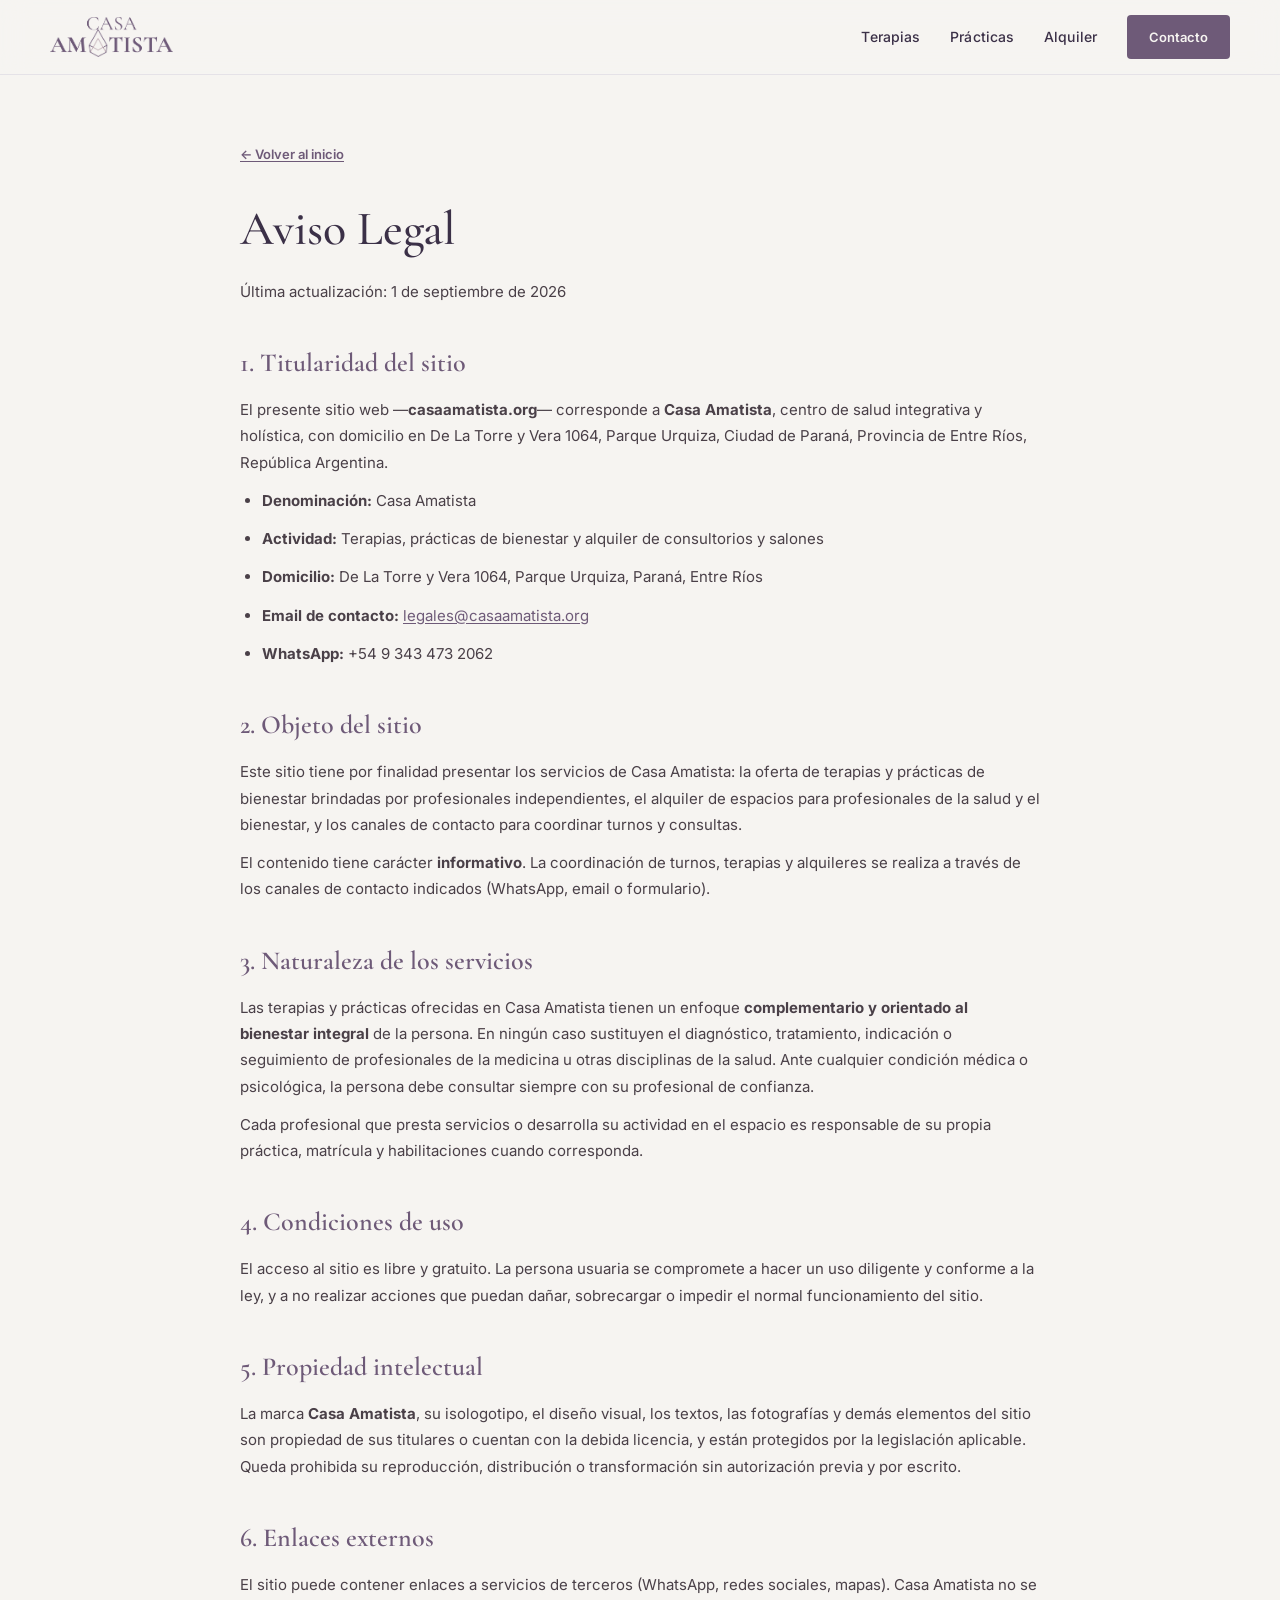
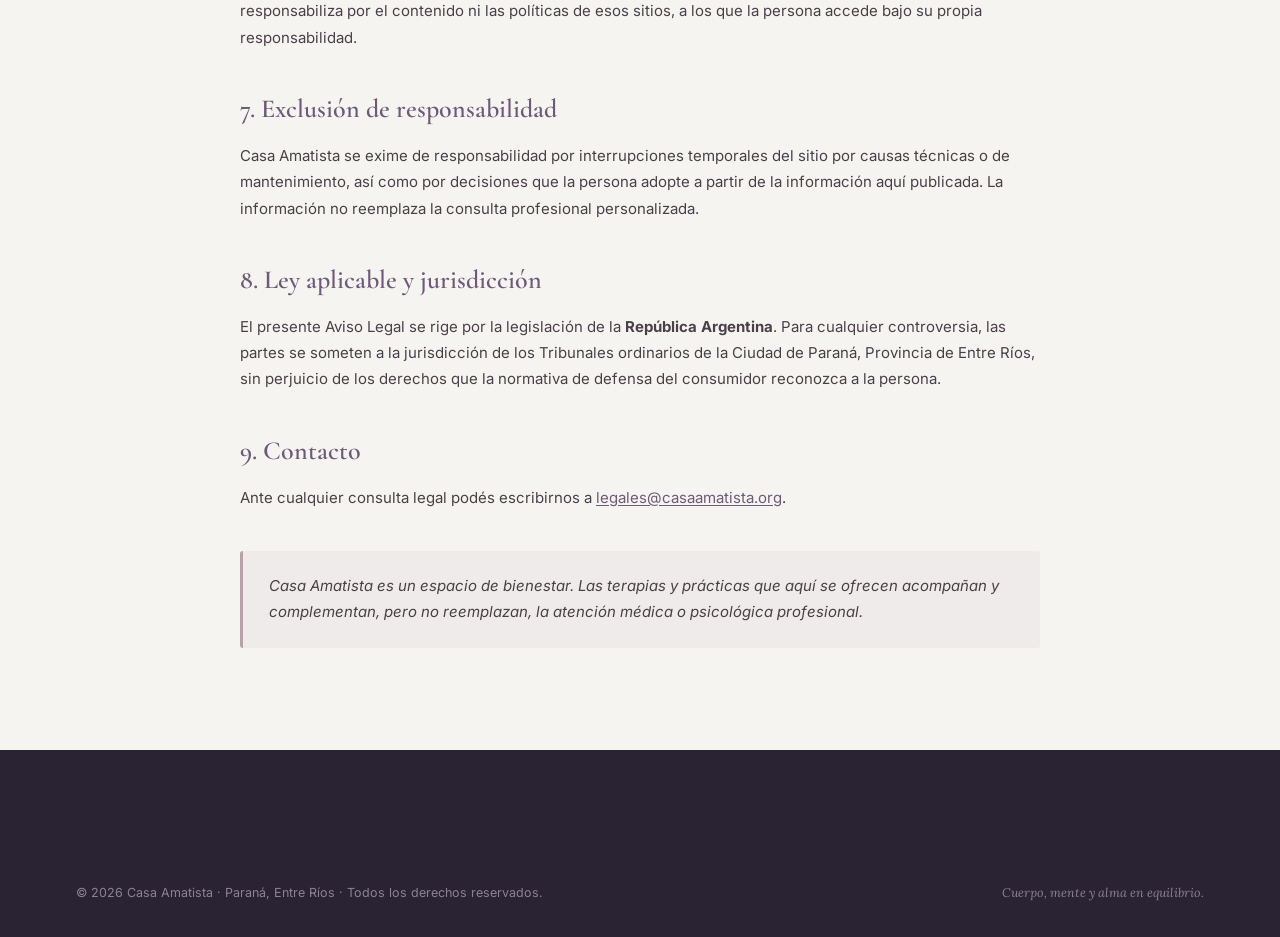
==== commit 37f60b50: "Direcciones profesionales: info@ y legales@ en vez de Gmail directo; layout de email de confirmacion" ====
--- a/paginas/aviso-legal.html
+++ b/paginas/aviso-legal.html
@@ -40,7 +40,7 @@
         <li><strong>Denominación:</strong> Casa Amatista</li>
         <li><strong>Actividad:</strong> Terapias, prácticas de bienestar y alquiler de consultorios y salones</li>
         <li><strong>Domicilio:</strong> De La Torre y Vera 1064, Parque Urquiza, Paraná, Entre Ríos</li>
-        <li><strong>Email de contacto:</strong> <a href="mailto:casaamatistaparana@gmail.com">casaamatistaparana@gmail.com</a></li>
+        <li><strong>Email de contacto:</strong> <a href="mailto:legales@casaamatista.org">legales@casaamatista.org</a></li>
         <li><strong>WhatsApp:</strong> +54 9 343 473 2062</li>
       </ul>
 
@@ -68,7 +68,7 @@
       <p>El presente Aviso Legal se rige por la legislación de la <strong>República Argentina</strong>. Para cualquier controversia, las partes se someten a la jurisdicción de los Tribunales ordinarios de la Ciudad de Paraná, Provincia de Entre Ríos, sin perjuicio de los derechos que la normativa de defensa del consumidor reconozca a la persona.</p>
 
       <h2>9. Contacto</h2>
-      <p>Ante cualquier consulta legal podés escribirnos a <a href="mailto:casaamatistaparana@gmail.com">casaamatistaparana@gmail.com</a>.</p>
+      <p>Ante cualquier consulta legal podés escribirnos a <a href="mailto:legales@casaamatista.org">legales@casaamatista.org</a>.</p>
 
       <p class="legal-note">Casa Amatista es un espacio de bienestar. Las terapias y prácticas que aquí se ofrecen acompañan y complementan, pero no reemplazan, la atención médica o psicológica profesional.</p>
     </div>
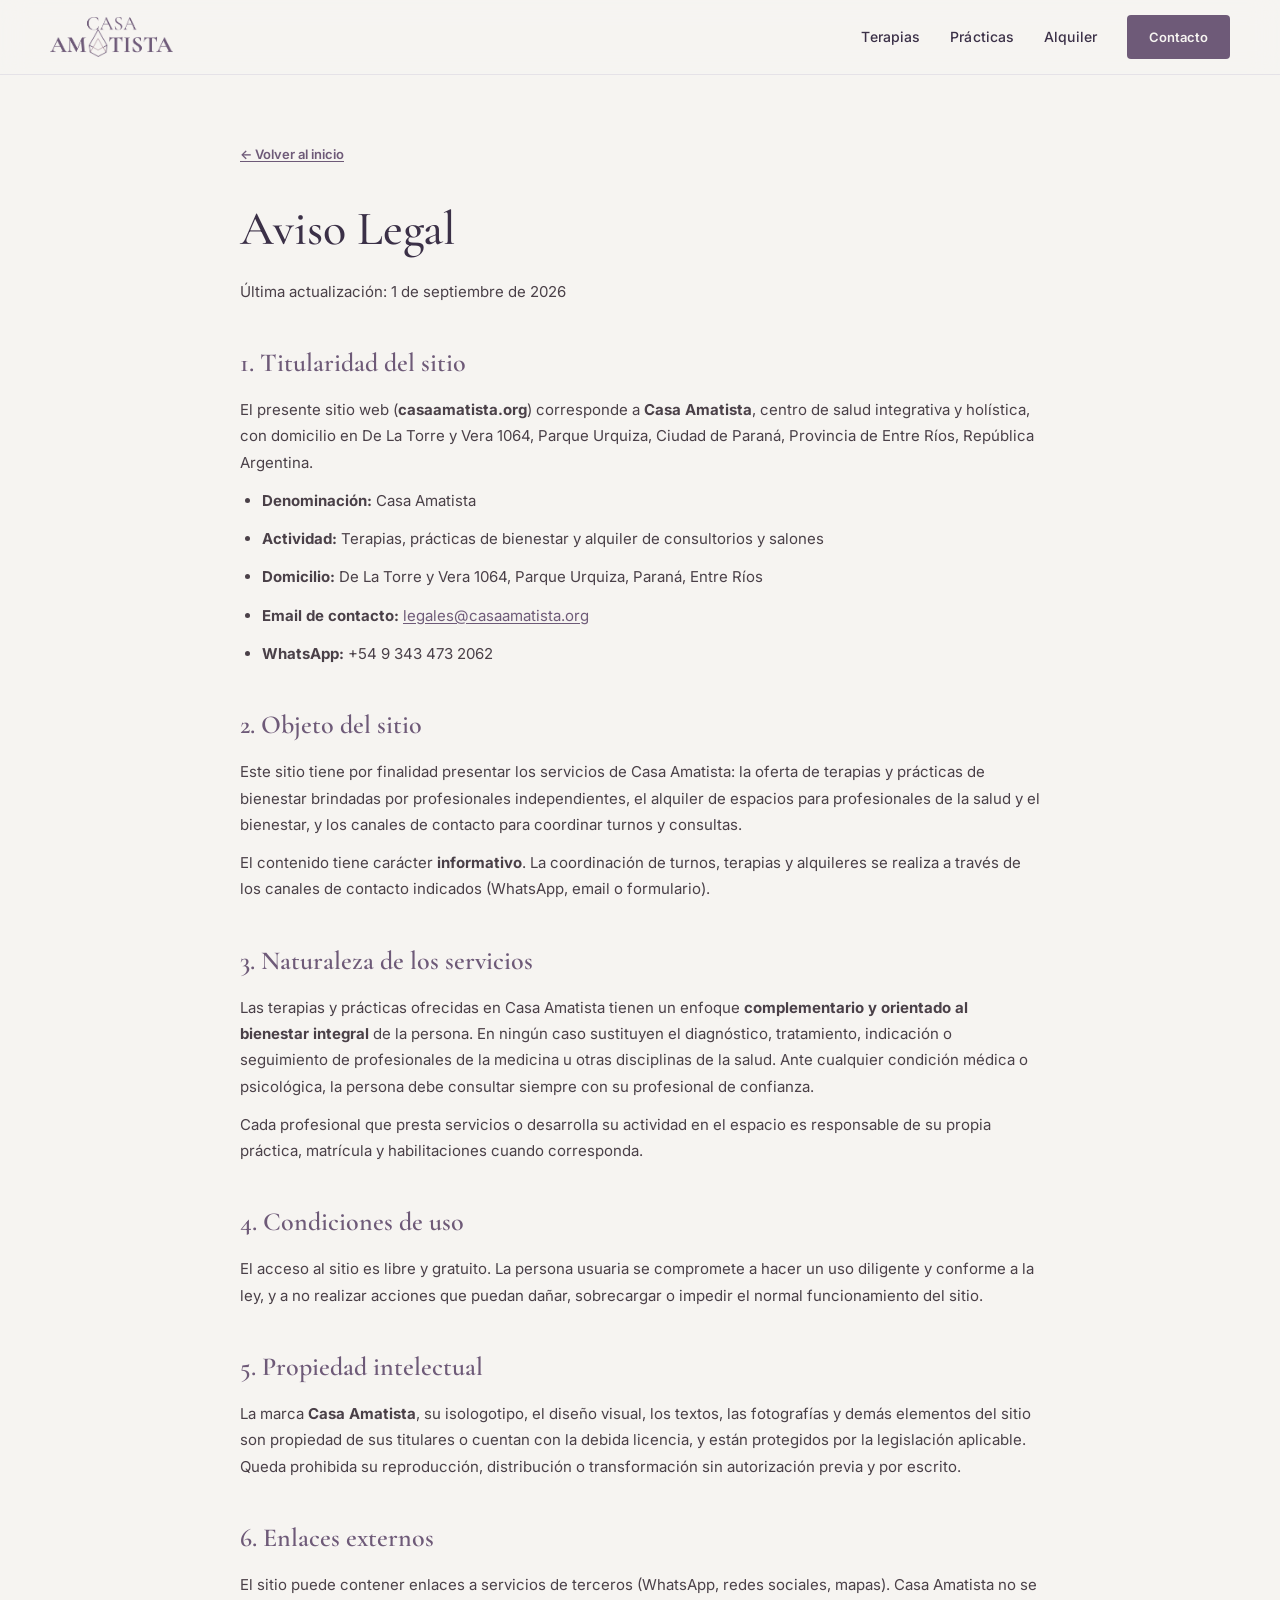
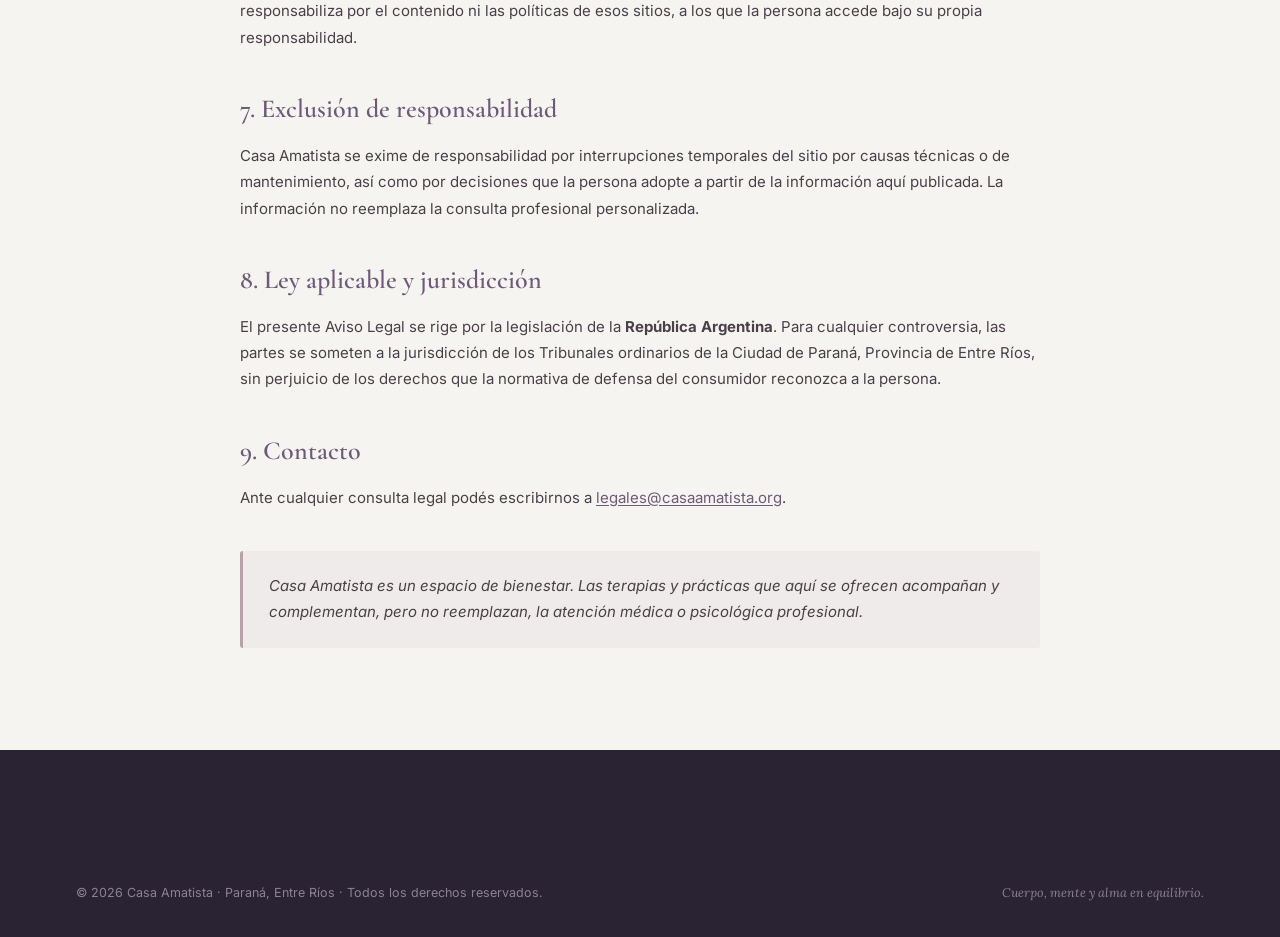
==== commit bf96e29f: "Eliminar todos los em dash del sitio y reemplazarlos por puntuacion adecuada" ====
--- a/paginas/aviso-legal.html
+++ b/paginas/aviso-legal.html
@@ -35,7 +35,7 @@
       <p class="legal-date">Última actualización: 1 de septiembre de 2026</p>
 
       <h2>1. Titularidad del sitio</h2>
-      <p>El presente sitio web —<strong>casaamatista.org</strong>— corresponde a <strong>Casa Amatista</strong>, centro de salud integrativa y holística, con domicilio en De La Torre y Vera 1064, Parque Urquiza, Ciudad de Paraná, Provincia de Entre Ríos, República Argentina.</p>
+      <p>El presente sitio web (<strong>casaamatista.org</strong>) corresponde a <strong>Casa Amatista</strong>, centro de salud integrativa y holística, con domicilio en De La Torre y Vera 1064, Parque Urquiza, Ciudad de Paraná, Provincia de Entre Ríos, República Argentina.</p>
       <ul>
         <li><strong>Denominación:</strong> Casa Amatista</li>
         <li><strong>Actividad:</strong> Terapias, prácticas de bienestar y alquiler de consultorios y salones</li>
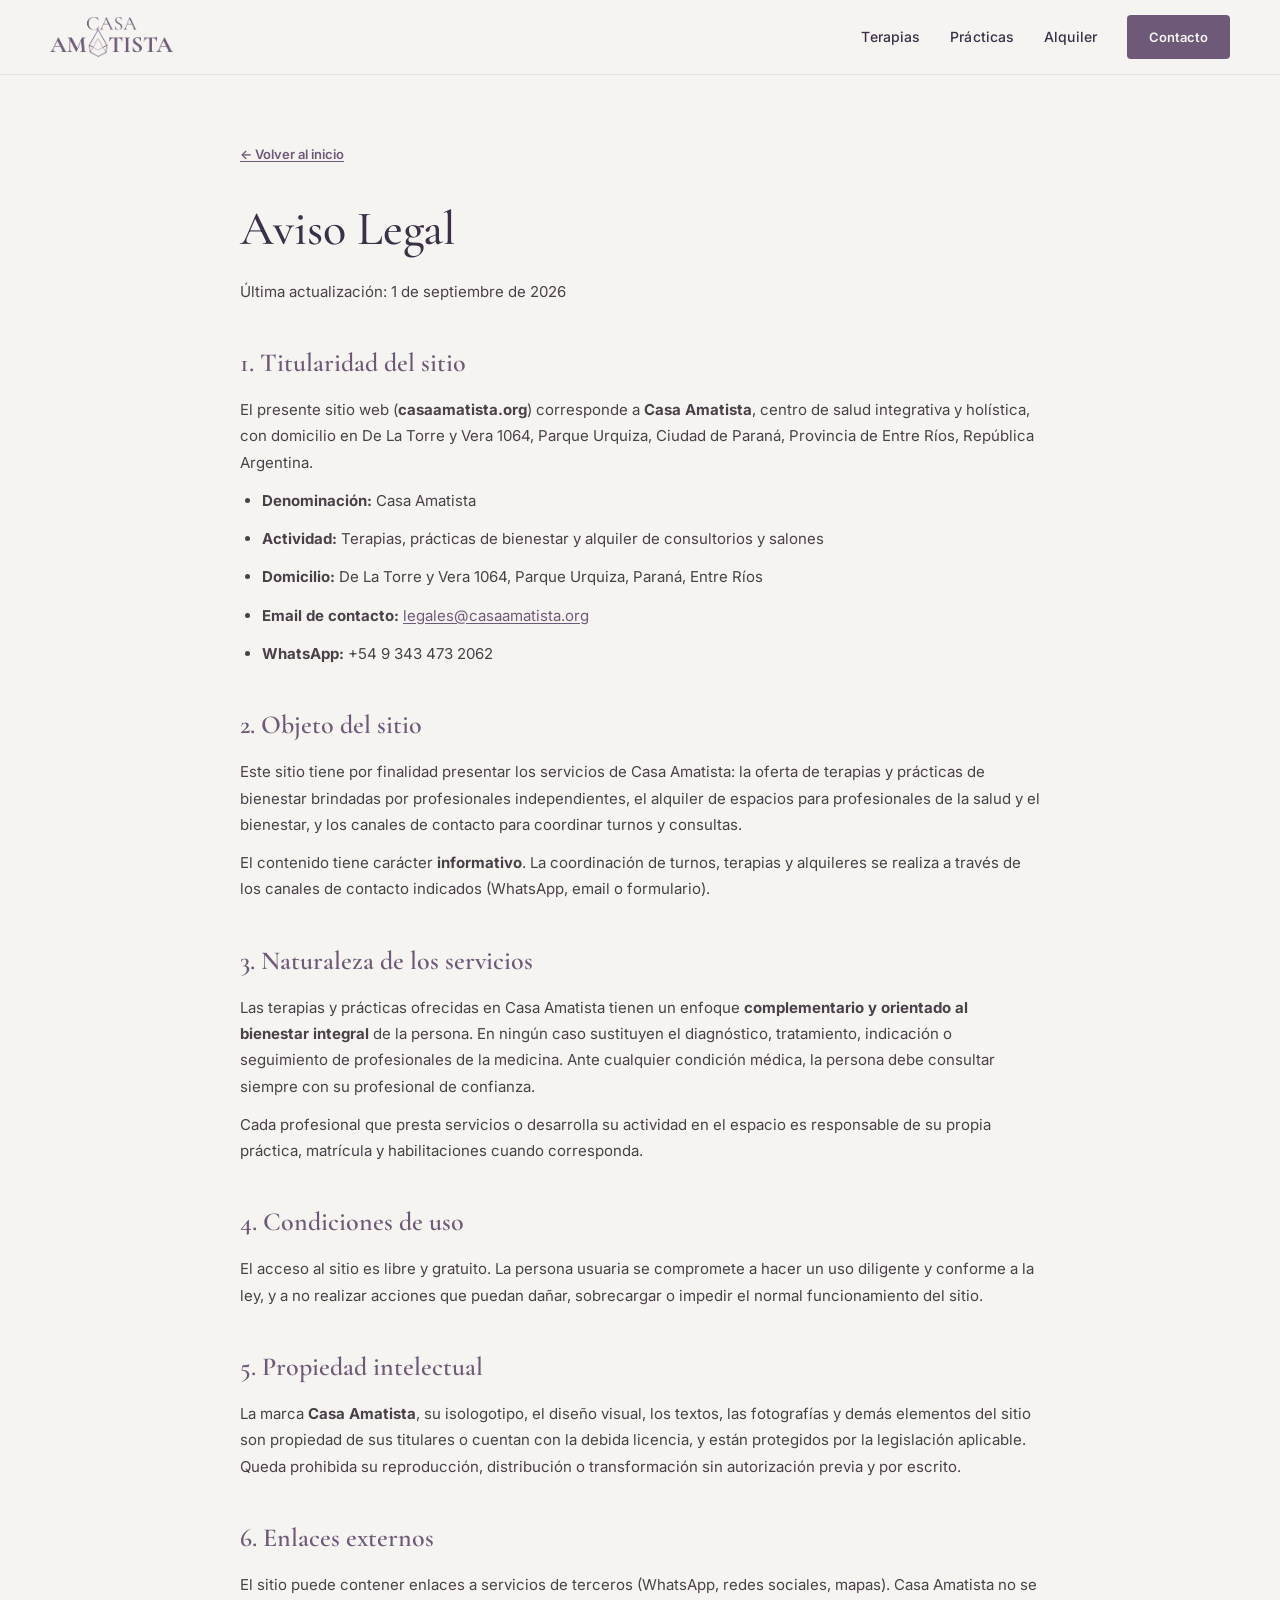
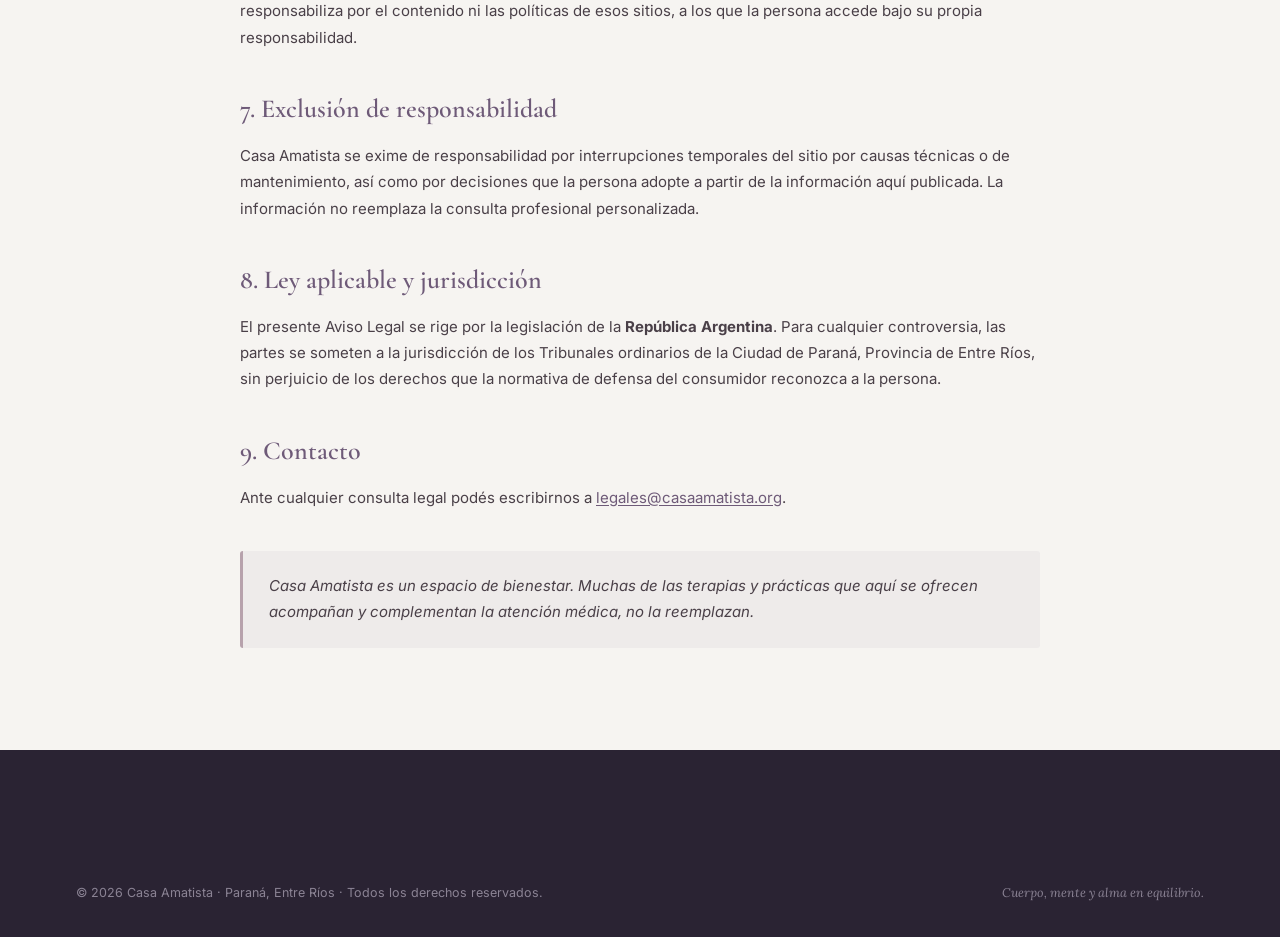
==== commit afef8c23: "Update aviso-legal.html" ====
--- a/paginas/aviso-legal.html
+++ b/paginas/aviso-legal.html
@@ -49,7 +49,7 @@
       <p>El contenido tiene carácter <strong>informativo</strong>. La coordinación de turnos, terapias y alquileres se realiza a través de los canales de contacto indicados (WhatsApp, email o formulario).</p>
 
       <h2>3. Naturaleza de los servicios</h2>
-      <p>Las terapias y prácticas ofrecidas en Casa Amatista tienen un enfoque <strong>complementario y orientado al bienestar integral</strong> de la persona. En ningún caso sustituyen el diagnóstico, tratamiento, indicación o seguimiento de profesionales de la medicina u otras disciplinas de la salud. Ante cualquier condición médica o psicológica, la persona debe consultar siempre con su profesional de confianza.</p>
+      <p>Las terapias y prácticas ofrecidas en Casa Amatista tienen un enfoque <strong>complementario y orientado al bienestar integral</strong> de la persona. En ningún caso sustituyen el diagnóstico, tratamiento, indicación o seguimiento de profesionales de la medicina. Ante cualquier condición médica, la persona debe consultar siempre con su profesional de confianza.</p>
       <p>Cada profesional que presta servicios o desarrolla su actividad en el espacio es responsable de su propia práctica, matrícula y habilitaciones cuando corresponda.</p>
 
       <h2>4. Condiciones de uso</h2>
@@ -70,7 +70,7 @@
       <h2>9. Contacto</h2>
       <p>Ante cualquier consulta legal podés escribirnos a <a href="mailto:legales@casaamatista.org">legales@casaamatista.org</a>.</p>
 
-      <p class="legal-note">Casa Amatista es un espacio de bienestar. Las terapias y prácticas que aquí se ofrecen acompañan y complementan, pero no reemplazan, la atención médica o psicológica profesional.</p>
+      <p class="legal-note">Casa Amatista es un espacio de bienestar. Muchas de las terapias y prácticas que aquí se ofrecen acompañan y complementan la atención médica, no la reemplazan.</p>
     </div>
   </div>
 </main>
--- a/styles.css
+++ b/styles.css
@@ -316,7 +316,8 @@
 .espacio-intro { display: grid; grid-template-columns: 1.1fr 1fr; gap: 60px; align-items: center; margin-bottom: 60px; }
 .espacio-intro .lead { color: var(--lavanda); }
 .espacio-feature { position: relative; border-radius: var(--radius); overflow: hidden; box-shadow: var(--shadow-photo); }
-.espacio-feature img { width: 100%; aspect-ratio: 4/5; object-fit: cover; }
+.espacio-feature img { width: 100%; aspect-ratio: 4/5; object-fit: cover; transition: transform .8s ease; }
+.espacio-feature:hover img { transform: scale(1.06); }
 .espacio-feature figcaption {
   position: absolute; left: 0; bottom: 0; right: 0; padding: 22px 24px;
   background: linear-gradient(transparent, rgba(42,35,51,.9));
@@ -342,8 +343,9 @@
   background: var(--crema-warm); border: 1px solid var(--linea); border-radius: var(--radius);
   overflow: hidden; display: flex; flex-direction: column; box-shadow: var(--shadow-soft);
 }
-.oferta-photo { position: relative; height: 230px; }
-.oferta-photo img { width: 100%; height: 100%; object-fit: cover; }
+.oferta-photo { position: relative; height: 230px; overflow: hidden; }
+.oferta-photo img { width: 100%; height: 100%; object-fit: cover; transition: transform .8s ease; }
+.oferta:hover .oferta-photo img { transform: scale(1.06); }
 .oferta-photo span {
   position: absolute; top: 16px; left: 16px;
   background: var(--violeta); color: var(--crema);
